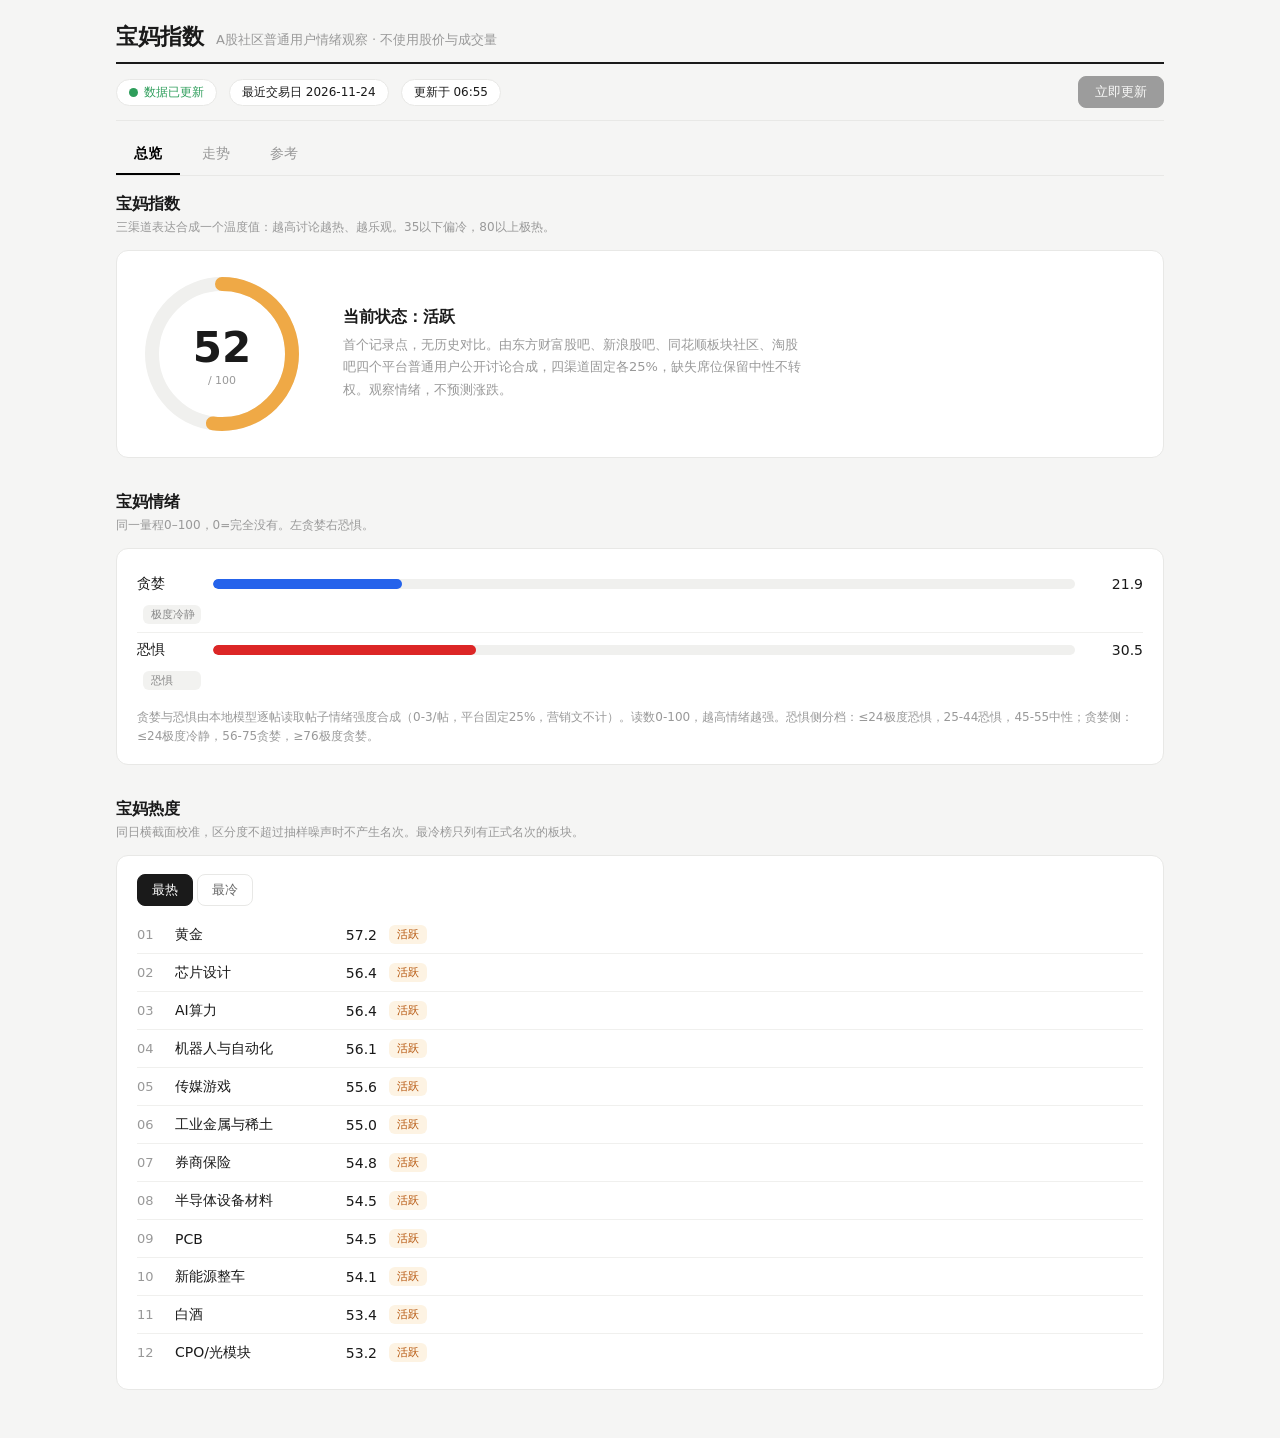
==== dashboard.html @ 48c8a821 "UI字体优化" ====
<!DOCTYPE html>
<html lang="zh-CN">
<head>
<meta charset="utf-8">
<meta name="viewport" content="width=device-width, initial-scale=1">
<title>宝妈指数</title>
<meta name="theme-color" content="#dc2626">
<meta name="apple-mobile-web-app-capable" content="yes">
<meta name="apple-mobile-web-app-status-bar-style" content="default">
<meta name="apple-mobile-web-app-title" content="宝妈指数">
<link rel="manifest" href="manifest.webmanifest">
<link rel="icon" href="icon-192.png" sizes="192x192">
<link rel="apple-touch-icon" href="icon-192.png">
<link rel="stylesheet" href="styles.css">
</head>
<body>
<div class="wrap">

  <header class="brand"><h1>宝妈指数</h1><small>A股社区普通用户情绪观察 · 不使用股价与成交量</small></header>

  <div class="statusbar">
    <span class="pill"><span class="lamp idle" id="lamp"></span><span class="statxt idle" id="statxt">等待首次更新</span></span>
    <span class="pill" id="daypill">最近交易日 --</span>
    <span class="pill" id="timepill">更新于 --:--</span>
    <div class="progress" id="progwrap"><i id="prog"></i></div>
    <div class="grow"></div>
    <button class="btn" id="btnupd">立即更新</button>
  </div>

  <div class="tabs">
    <button class="tab on" data-p="p-all">总览</button>
    <button class="tab" data-p="p-trend">走势</button>
    <button class="tab" data-p="p-ref">参考</button>
  </div>

  <div class="panel on" id="p-all">
    <h2>宝妈指数</h2>
    <p class="sub" id="gauge-sub">三渠道表达合成一个温度值：越高讨论越热、越乐观。35以下偏冷，80以上极热。</p>
    <div class="card hero">
      <svg width="170" height="170" viewBox="0 0 170 170" id="gauge-svg"></svg>
      <div>
        <div class="state" id="gauge-state">--</div>
        <div class="desc" id="gauge-desc"></div>
      </div>
    </div>

    <h2>宝妈情绪</h2>
    <p class="sub">同一量程0–100，0=完全没有。左贪婪右恐惧。</p>
    <div class="card">
      <div class="gfrow">
        <span class="gflabel">贪婪</span>
        <div class="bar gbar"><i id="gbar-i"></i></div>
        <span class="num" id="gval">--</span> <span class="tag" id="gval-tier" style="margin-left:6px"></span>
      </div>
      <div class="gfrow" style="border-top:1px solid #f0f0ee">
        <span class="gflabel">恐惧</span>
        <div class="bar fbar"><i id="fbar-i"></i></div>
        <span class="num" id="fval">--</span> <span class="tag" id="fval-tier" style="margin-left:6px"></span>
      </div>
      <div class="muted note" id="gf-note">贪婪=热度/方向/强度/追涨/新手/关注六项均值经Sigmoid放大（中心50、坡度4）：略高于中性的活跃市即显示60上下，80以上才是亢奋。恐惧=恐慌原始分。两者同量程0–100、0为基准。仅显示端合成，评分口径不变。</div>
    </div>

    <h2>宝妈热度</h2>
    <p class="sub">同日横截面校准，区分度不超过抽样噪声时不产生名次。最冷榜只列有正式名次的板块。</p>
    <div class="card">
      <div class="subtabs">
        <button class="subtab on" data-t="hot">最热</button>
        <button class="subtab" data-t="cold">最冷</button>
      </div>
      <div id="ranklist"></div>
    </div>
  </div>

  <div class="panel" id="p-trend">
    <h2>宝妈地图</h2>
    <p class="sub">横轴看多空方向，纵轴看板块综合热度；先做渠道内同日校准，再让四个渠道各占25%。</p>
    <div class="smap-summary" id="smap-summary"></div>
    <div class="smap-shell" id="smap"></div>
    <div class="muted note">圆点越大，最近三个交易日有效样本越多。纵轴以帖子数量和参与活跃为主；情绪方向与躁动度在点位旁小字显示。</div>
  </div>

  <div class="panel" id="p-ref">
    <h2>原帖抽样</h2>
    <p class="sub">营销号、认证号、重复文本已剔除；作者每日限3帖防刷屏刷分。此处仅抽样。</p>
    <div class="card" id="posts"></div>

    <h2>指数参考</h2>
    <p class="sub">原三口径拆解，仅备查。三者同质化高，日常看宝妈指数即可。</p>
    <div class="grid trio" id="trio"></div>

    <h2>宝妈曲线</h2>
    <p class="sub">历史综合温度走势，单日一点。</p>
    <div class="card">
      <svg class="chart" id="history-svg" viewBox="0 0 960 220" preserveAspectRatio="none"></svg>
      <div class="muted small" id="history-range"></div>
    </div>
  </div>

</div>
<script src="data.js"></script>
<script src="dashboard.js"></script>
<script>
if ("serviceWorker" in navigator) {
  window.addEventListener("load", function () {
    navigator.serviceWorker.register("sw.js").catch(function () {});
  });
}
</script>
</body>
</html>
---- styles.css ----
/* 宝妈指数 GUI — 表现层样式（评分/采集/聚合逻辑不在本文件） */
:root{--ink:#1a1a1a;--line:#e8e8e6;--mut:#999;--hot:#dc2626;--warm:#b45309;--ok:#2e9e5b;--blue:#2563eb}
*{box-sizing:border-box}
body{font-family:system-ui,-apple-system,"Segoe UI","Microsoft YaHei",sans-serif;background:#f5f5f4;margin:0;color:var(--ink)}
.wrap{max-width:1080px;margin:0 auto;padding:0 16px 48px}
header.brand{display:flex;align-items:baseline;gap:12px;padding:22px 0 10px;border-bottom:2px solid var(--ink)}
header.brand h1{font-size:22px;margin:0}
header.brand small{color:var(--mut);font-size:13px}
.statusbar{display:flex;align-items:center;gap:12px;padding:12px 0;border-bottom:1px solid var(--line);flex-wrap:wrap}
.pill{display:inline-flex;align-items:center;gap:6px;font-size:12px;padding:4px 12px;border:1px solid var(--line);border-radius:999px;background:#fff}
.lamp{width:9px;height:9px;border-radius:50%}
.lamp.ok{background:var(--ok)}.lamp.run{background:#d97706}.lamp.bad{background:var(--hot)}.lamp.idle{background:#bbb}
.statxt.ok{color:var(--ok)}.statxt.run{color:#b45309}.statxt.bad{color:var(--hot)}.statxt.idle{color:#999}
.progress{height:4px;border-radius:2px;background:#f0f0ee;overflow:hidden;width:180px;display:none}
.progress i{display:block;height:100%;width:0;background:#d97706;transition:width .15s linear}
.grow{flex:1}
.btn{font:inherit;font-size:13px;padding:6px 16px;border-radius:8px;border:1px solid var(--ink);background:var(--ink);color:#fff;cursor:pointer}
.btn:disabled{opacity:.4;cursor:default}
.tabs{display:flex;gap:4px;padding:14px 0 0;border-bottom:1px solid var(--line);position:sticky;top:0;background:#f5f5f4;z-index:10}
.tab{font:inherit;font-size:14px;padding:10px 18px;background:none;border:none;color:#999;cursor:pointer;border-bottom:2px solid transparent}
.tab.on{color:#000;font-weight:600;border-bottom-color:#000}
.panel{display:none;padding-top:4px}
.panel.on{display:block}
.panel h2{margin:34px 0 4px;font-size:16px}
.panel h2:first-child{margin-top:14px}
.panel .card{margin-top:2px}
.sub{font-size:12px;color:var(--mut);margin:0 0 14px}
.card{border:1px solid var(--line);border-radius:12px;padding:18px 20px;background:#fff}
.muted{color:var(--mut)}
.note{font-size:12px;margin-top:10px;line-height:1.6}
.small{font-size:12px;margin-top:8px}
.hero{display:flex;gap:36px;align-items:center;flex-wrap:wrap}
.hero .state{font-size:16px;font-weight:600}
.hero .desc{font-size:13px;color:var(--mut);line-height:1.7;max-width:460px;margin-top:6px}
.gfrow{display:grid;grid-template-columns:64px 1fr 56px;gap:12px;align-items:center;padding:8px 0}
.gflabel{font-size:14px}
.bar{height:10px;border-radius:5px;background:#f0f0ee;overflow:hidden}
.bar i{display:block;height:100%;border-radius:5px;width:0;transition:width .4s ease}
.gbar i{background:var(--blue)}
.fbar i{background:var(--hot)}
.num{width:56px;text-align:right;font-size:14px}
.subtabs{display:flex;gap:4px;margin-bottom:10px}
.subtab{font:inherit;font-size:13px;padding:6px 14px;border-radius:8px;border:1px solid var(--line);background:#fff;color:#666;cursor:pointer}
.subtab.on{background:var(--ink);color:#fff;border-color:var(--ink)}
.row{display:flex;align-items:center;gap:12px;padding:9px 0;border-bottom:1px solid #f0f0ee}
.row:last-child{border:none}
.rank{width:26px;font-size:13px;color:var(--mut)}
.name{width:130px;font-size:14px;white-space:nowrap;overflow:hidden;text-overflow:ellipsis}
.num2{width:48px;text-align:right;font-size:14px}
.tag{font-size:11px;padding:2px 8px;border-radius:6px;white-space:nowrap}
.tag.hot{color:var(--hot);background:#fdecec}.tag.warm{color:var(--warm);background:#fdf3e3}.tag.cold{color:#888;background:#f2f2f0}
.smap-summary{display:grid;grid-template-columns:repeat(4,1fr);gap:10px;margin-bottom:14px}
.qcard{padding:12px 14px;border:1px solid var(--line);border-radius:12px;background:#fff;box-shadow:inset 3px 0 0 #bbb}
.qcard.is-hot-bull{box-shadow:inset 3px 0 0 #de684e}
.qcard.is-hot-bear{box-shadow:inset 3px 0 0 #efa946}
.qcard.is-cool-bull{box-shadow:inset 3px 0 0 #2d9278}
.qcard.is-cool-bear{box-shadow:inset 3px 0 0 #78918a}
.qcard span{display:block;color:var(--mut);font-size:12px}
.qcard strong{display:block;margin:4px 0 2px;font-size:24px}
.qcard small{color:var(--mut);font-size:11px}
.smap-shell{position:relative;height:520px;border:1px solid var(--line);border-radius:16px;overflow:hidden;background:#fff}
.smap-quad{position:absolute;width:50%}
.smap-quad span{position:absolute;font-size:15px;font-weight:700;color:rgba(0,0,0,.16)}
.smap-quad.is-hot-bear{left:0;top:0;background:rgba(239,169,70,.05)}
.smap-quad.is-hot-bull{right:0;top:0;background:rgba(222,104,78,.05)}
.smap-quad.is-cool-bear{left:0;background:rgba(120,145,138,.05)}
.smap-quad.is-cool-bull{right:0;background:rgba(45,146,120,.05)}
.smap-quad.is-hot-bear span{left:14px;top:12px}
.smap-quad.is-hot-bull span{right:14px;top:12px}
.smap-quad.is-cool-bear span{left:14px;bottom:12px}
.smap-quad.is-cool-bull span{right:14px;bottom:12px}
.smap-axis{position:absolute;font-size:11px;color:#aaa}
.smap-axis.is-x{left:0;right:0;border-top:1px dashed #ddd;display:flex;justify-content:space-between;padding:4px 10px}
.smap-axis.is-y{top:0;bottom:0;left:50%;border-left:1px dashed #ddd}
.smap-axis.is-y span{position:absolute;left:6px}
.smap-axis.is-y .is-high{top:6px}
.smap-axis.is-y .is-low{bottom:6px}
.smap-axis.is-y strong{position:absolute;left:6px;font-weight:600;color:#888}
.smap-point{position:absolute;transform:translate(-50%,-50%);background:none;border:none;cursor:pointer;text-align:center;font:inherit;padding:0}
.smap-point i{display:block;width:var(--pt,20px);height:var(--pt,20px);border-radius:50%;background:var(--pc,#efa946);margin:0 auto;border:2px solid #fff;box-shadow:0 1px 3px rgba(0,0,0,.25)}
.smap-point strong{position:absolute;top:50%;transform:translateY(-50%);font-size:11px;font-weight:600;color:#1a1a1a;white-space:nowrap;text-shadow:0 0 3px #fff,0 0 3px #fff,0 0 3px #fff}
.post{padding:12px 0;border-bottom:1px solid #f0f0ee;display:grid;grid-template-columns:86px 1fr;gap:12px}
.post:last-child{border:none}
.ptext{font-size:14px;line-height:1.6}
.pmeta{font-size:12px;color:var(--mut);margin-top:5px;display:flex;gap:8px;flex-wrap:wrap}
.sent.pos{color:var(--ok);background:#eafaf0}.sent.neg{color:var(--hot);background:#fdecec}.sent.mid{color:#666;background:#f2f2f0}
.grid{display:grid;gap:12px}
.trio{grid-template-columns:repeat(3,1fr)}
.tcard{text-align:center}
.tcard .tlabel{font-size:12px;color:#999}
.tcard .tval{font-size:30px;font-weight:600;margin-top:4px}
.tcard .tcap{font-size:11px;color:#999;margin-top:8px;line-height:1.6}
.chart{width:100%;height:auto;display:block}
/* ===== 手机适配（追加层，桌面断点以上零变化） ===== */
@media(max-width:760px){
.wrap{padding:0 10px 32px}
header.brand h1{font-size:19px}
header.brand small{font-size:11px}
.statusbar{gap:8px;padding:10px 0}
.pill{font-size:11px;padding:3px 10px}
.progress{width:100%;flex-basis:100%;order:9;height:5px}
.btn{padding:8px 18px;font-size:14px}
.tabs{gap:2px}
.tab{flex:1;text-align:center;padding:12px 6px;font-size:15px}
.panel h2{font-size:15px;margin:26px 0 4px}
.card{padding:14px 14px;border-radius:10px}
.hero{gap:16px;justify-content:center;text-align:center}
.hero .desc{max-width:none}
.hero svg{width:150px;height:150px}
.gfrow{grid-template-columns:48px 1fr 44px;gap:8px}
.gflabel{font-size:13px}
.num{font-size:13px;width:44px}
.subtab{padding:8px 16px;font-size:14px}
.row{gap:8px;padding:10px 0}
.rank{width:22px;font-size:12px}
.name{width:84px;font-size:13px}
.num2{width:40px;font-size:13px}
.tag{font-size:10px}
.smap-summary{grid-template-columns:repeat(2,1fr);gap:8px}
.qcard{padding:10px 12px}
.qcard strong{font-size:20px}
.smap-shell{height:64vh;min-height:380px;border-radius:12px}
.smap-quad span{font-size:12px}
.smap-point strong{font-size:10px}
.post{grid-template-columns:1fr;gap:4px}
.trio{grid-template-columns:1fr}
.tcard .tval{font-size:26px}
.note{font-size:11px}
}
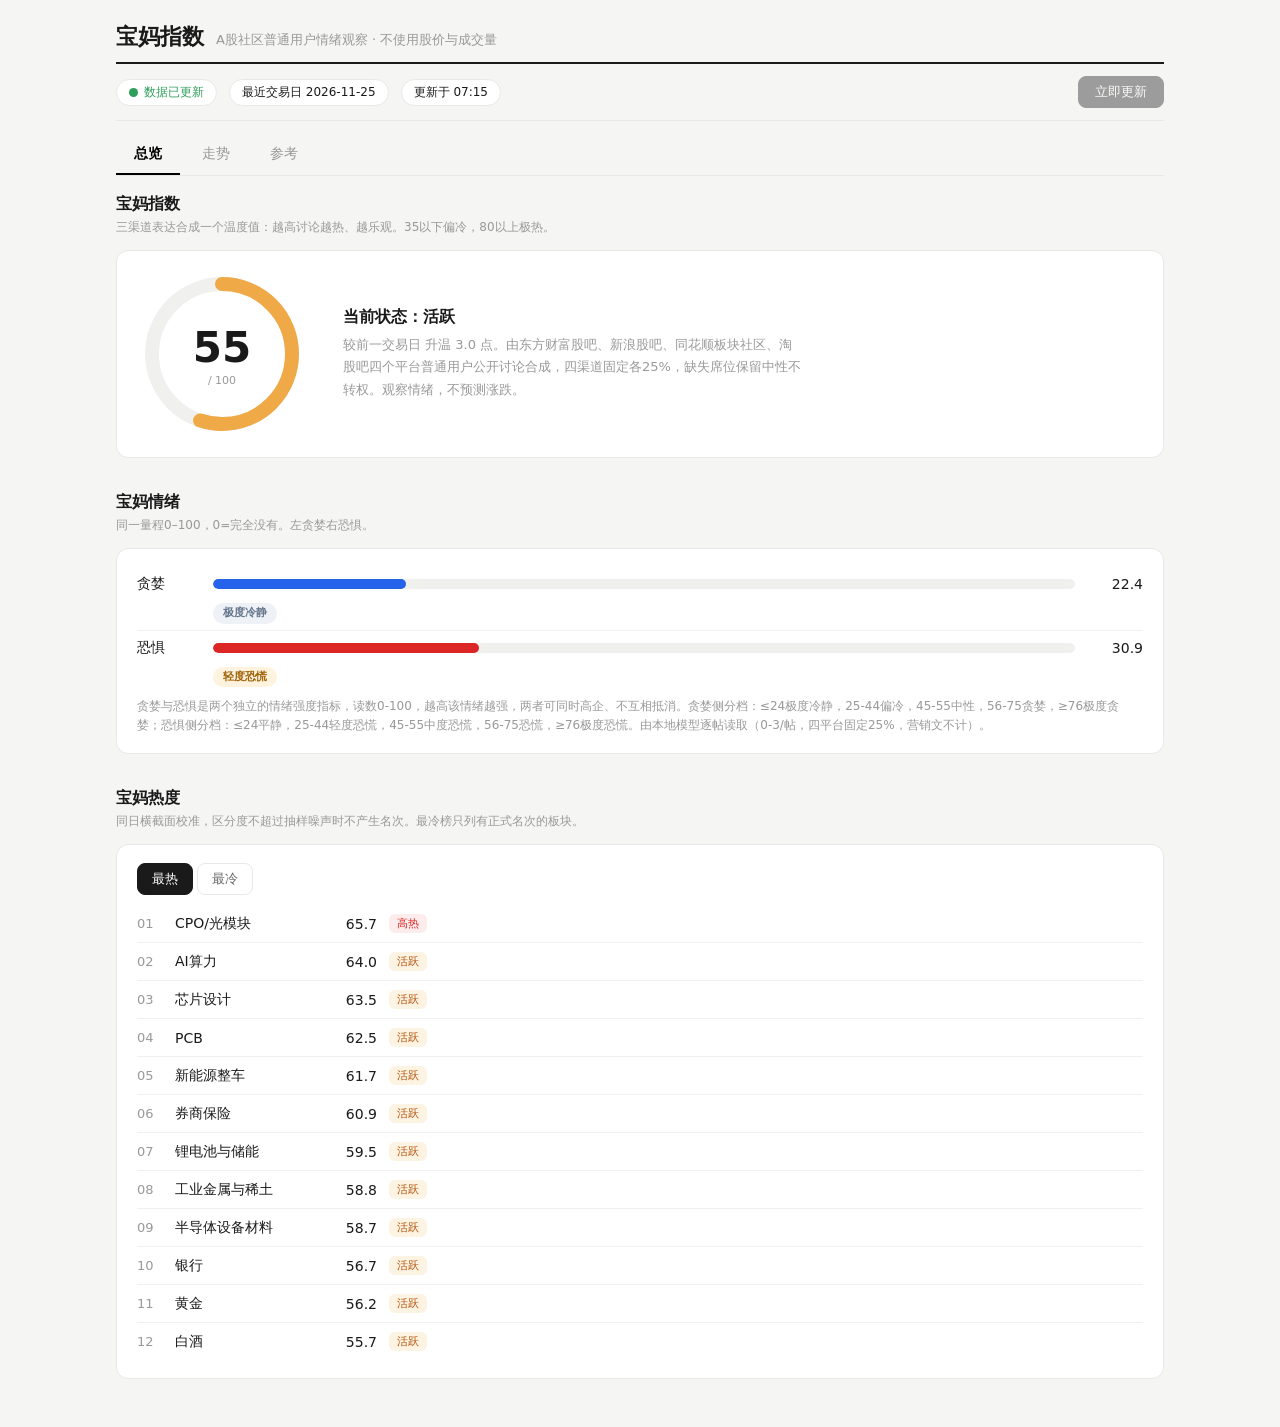
==== commit c612e83b: "修复UIbug" ====
--- a/dashboard.html
+++ b/dashboard.html
@@ -50,13 +50,15 @@
       <div class="gfrow">
         <span class="gflabel">贪婪</span>
         <div class="bar gbar"><i id="gbar-i"></i></div>
-        <span class="num" id="gval">--</span> <span class="tag" id="gval-tier" style="margin-left:6px"></span>
+        <span class="num" id="gval">--</span>
       </div>
+      <div class="gfchiprow"><span class="gfchip" id="gval-tier"></span></div>
       <div class="gfrow" style="border-top:1px solid #f0f0ee">
         <span class="gflabel">恐惧</span>
         <div class="bar fbar"><i id="fbar-i"></i></div>
-        <span class="num" id="fval">--</span> <span class="tag" id="fval-tier" style="margin-left:6px"></span>
+        <span class="num" id="fval">--</span>
       </div>
+      <div class="gfchiprow"><span class="gfchip" id="fval-tier"></span></div>
       <div class="muted note" id="gf-note">贪婪=热度/方向/强度/追涨/新手/关注六项均值经Sigmoid放大（中心50、坡度4）：略高于中性的活跃市即显示60上下，80以上才是亢奋。恐惧=恐慌原始分。两者同量程0–100、0为基准。仅显示端合成，评分口径不变。</div>
     </div>
 
@@ -84,7 +86,10 @@
     <p class="sub">营销号、认证号、重复文本已剔除；作者每日限3帖防刷屏刷分。此处仅抽样。</p>
     <div class="card" id="posts"></div>
 
-    <h2>指数参考</h2>
+    <h2>羊驼抽检</h2>
+  <div class="muted note">每轮从羊驼已打分帖子中确定性抽取 24 条（强方向8、强情绪8、营销文4、平静帖4），供人工核对模型读向与情绪质量。标题来自公开论坛帖子。</div>
+  <div class="card" id="llmaudit" style="padding:6px 12px"></div>
+  <h2>指数参考</h2>
     <p class="sub">原三口径拆解，仅备查。三者同质化高，日常看宝妈指数即可。</p>
     <div class="grid trio" id="trio"></div>
 
--- a/styles.css
+++ b/styles.css
@@ -34,6 +34,8 @@
 .hero .desc{font-size:13px;color:var(--mut);line-height:1.7;max-width:460px;margin-top:6px}
 .gfrow{display:grid;grid-template-columns:64px 1fr 56px;gap:12px;align-items:center;padding:8px 0}
 .gflabel{font-size:14px}
+.gfchiprow{margin:0 0 6px 76px}
+.gfchip{display:inline-block;font-size:11px;font-weight:600;padding:2px 10px;border-radius:999px;white-space:nowrap;line-height:1.5}
 .bar{height:10px;border-radius:5px;background:#f0f0ee;overflow:hidden}
 .bar i{display:block;height:100%;border-radius:5px;width:0;transition:width .4s ease}
 .gbar i{background:var(--blue)}
@@ -108,6 +110,7 @@
 .hero .desc{max-width:none}
 .hero svg{width:150px;height:150px}
 .gfrow{grid-template-columns:48px 1fr 44px;gap:8px}
+.gfchiprow{margin-left:56px}
 .gflabel{font-size:13px}
 .num{font-size:13px;width:44px}
 .subtab{padding:8px 16px;font-size:14px}
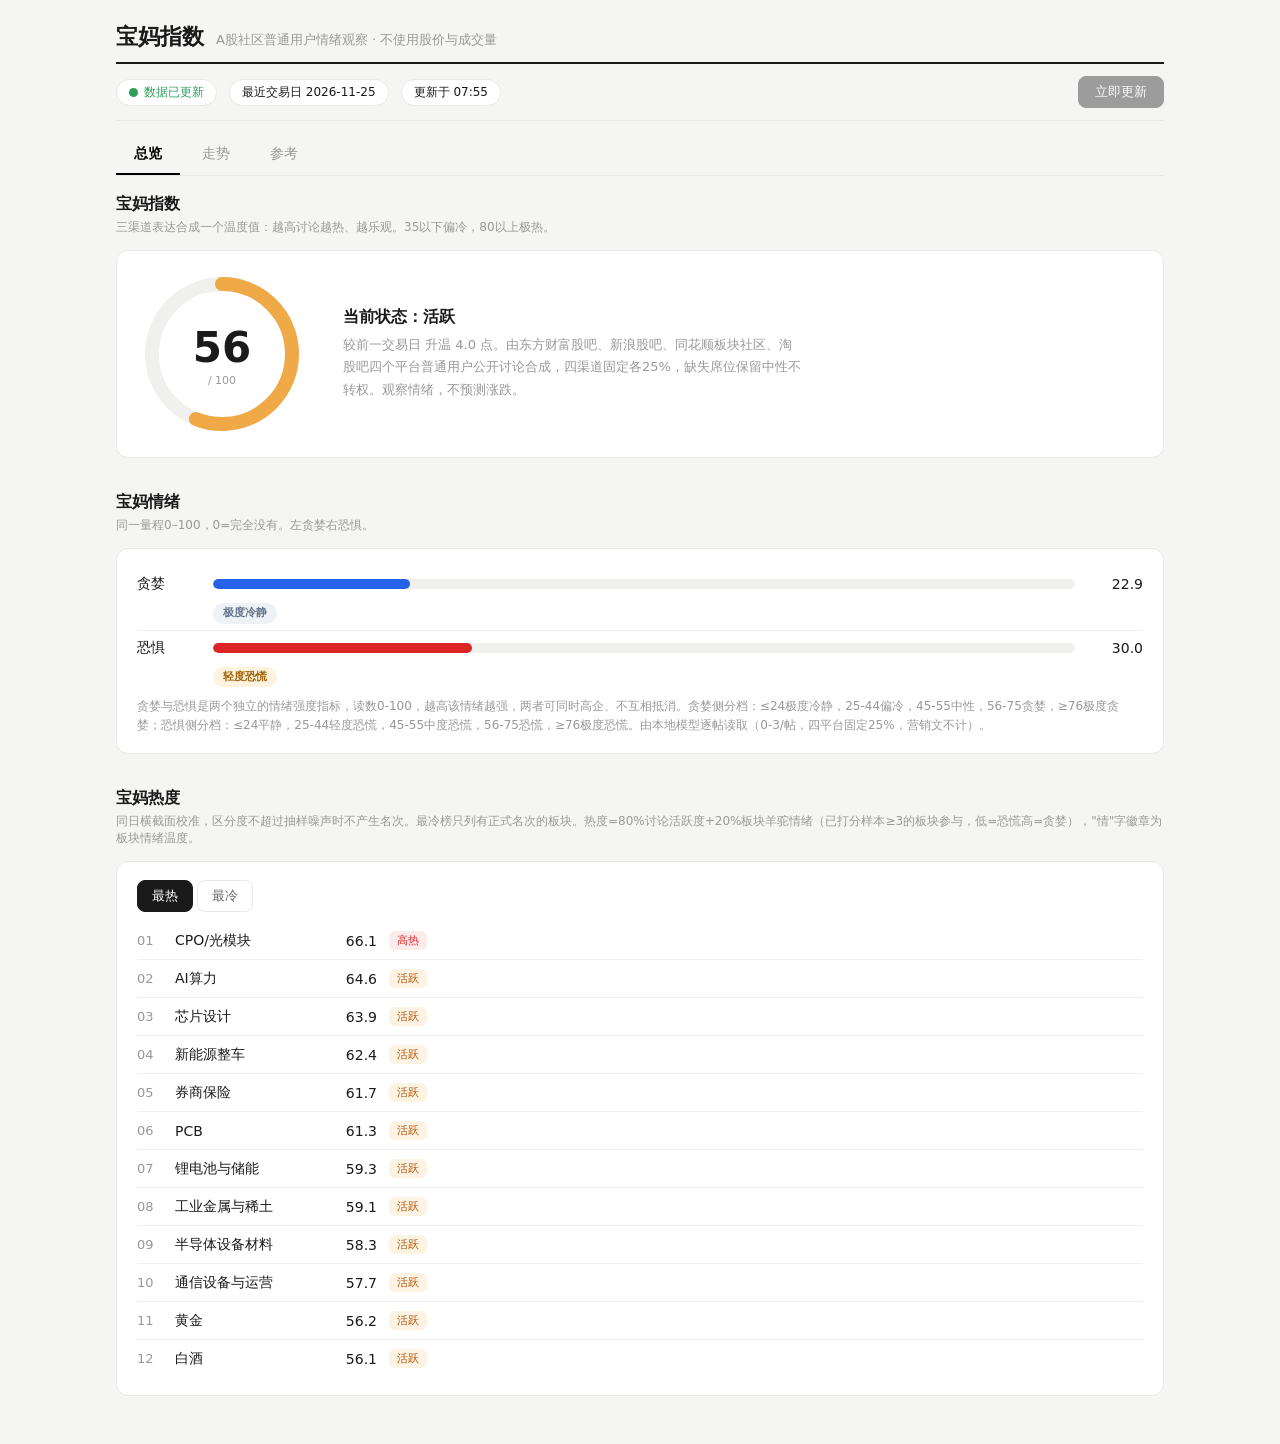
==== commit 68cb03af: "羊驼情绪注入 功能：羊驼情绪以20%权重注入板块热度榜（2026-11-25）" ====
--- a/dashboard.html
+++ b/dashboard.html
@@ -63,7 +63,7 @@
     </div>
 
     <h2>宝妈热度</h2>
-    <p class="sub">同日横截面校准，区分度不超过抽样噪声时不产生名次。最冷榜只列有正式名次的板块。</p>
+    <p class="sub">同日横截面校准，区分度不超过抽样噪声时不产生名次。最冷榜只列有正式名次的板块。热度=80%讨论活跃度+20%板块羊驼情绪（已打分样本≥3的板块参与，低=恐慌高=贪婪），"情"字徽章为板块情绪温度。</p>
     <div class="card">
       <div class="subtabs">
         <button class="subtab on" data-t="hot">最热</button>
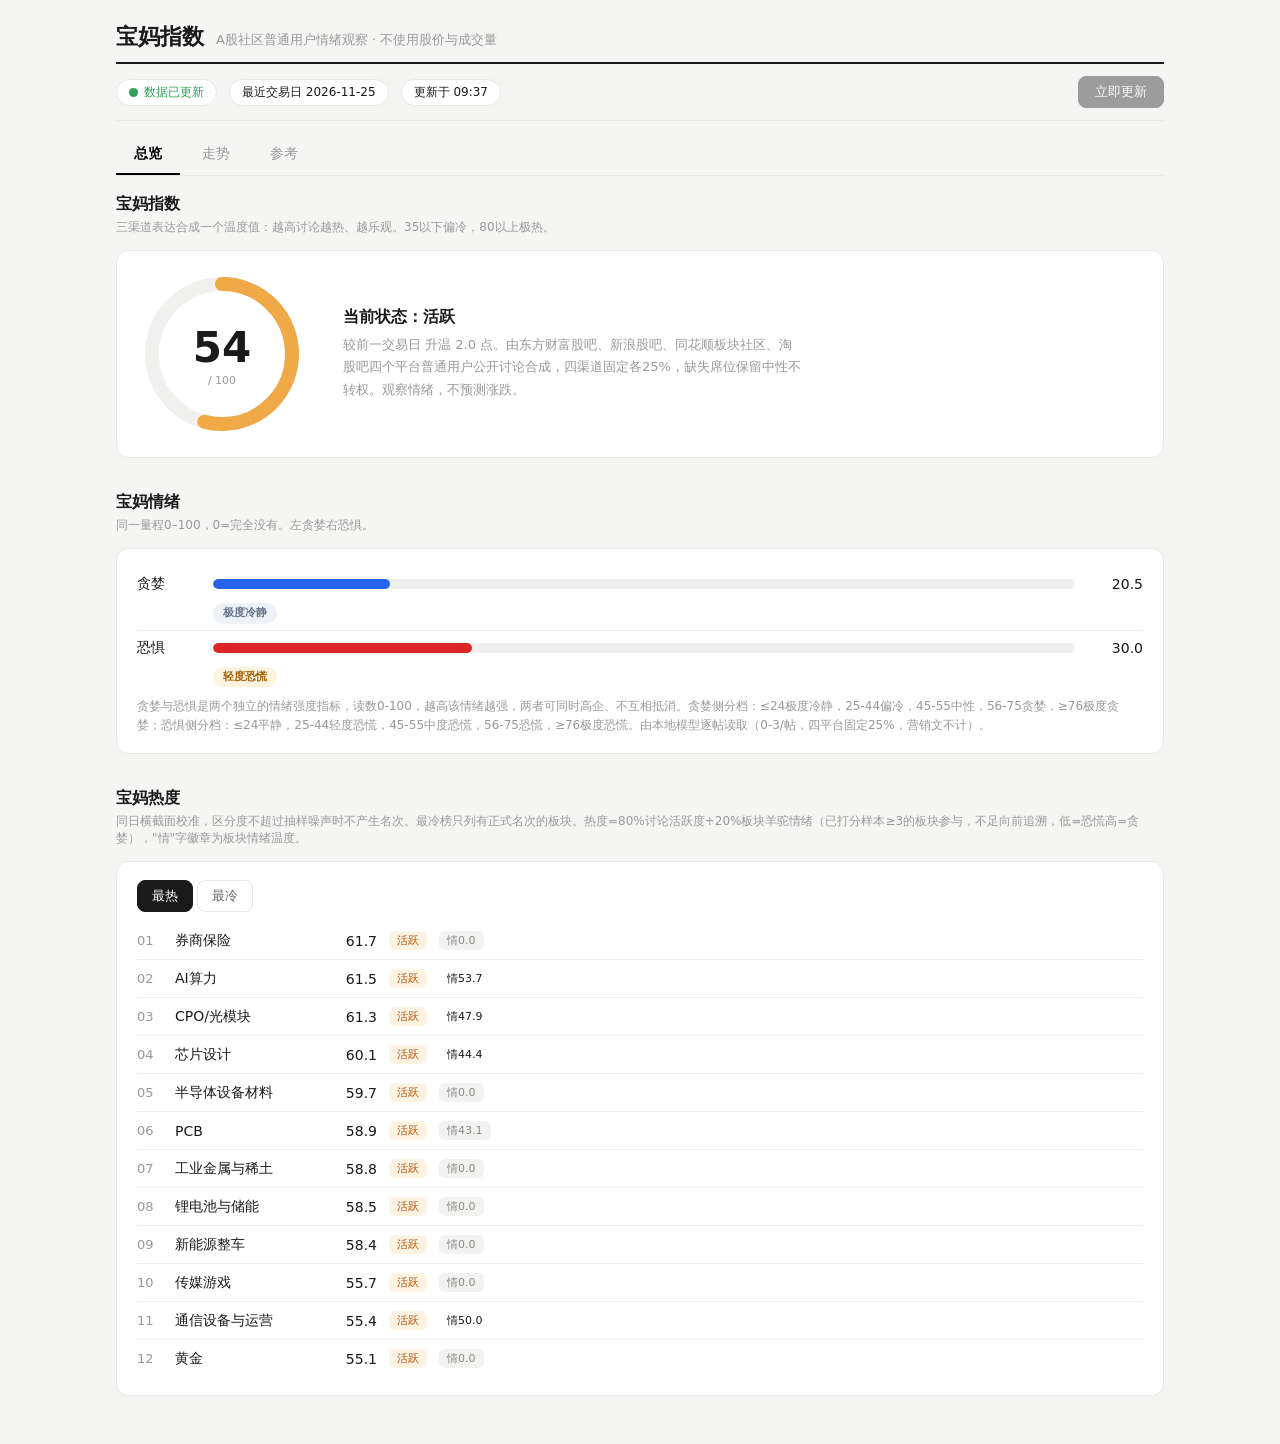
==== commit 5168ff91: "兜底" ====
--- a/dashboard.html
+++ b/dashboard.html
@@ -63,7 +63,7 @@
     </div>
 
     <h2>宝妈热度</h2>
-    <p class="sub">同日横截面校准，区分度不超过抽样噪声时不产生名次。最冷榜只列有正式名次的板块。热度=80%讨论活跃度+20%板块羊驼情绪（已打分样本≥3的板块参与，低=恐慌高=贪婪），"情"字徽章为板块情绪温度。</p>
+    <p class="sub">同日横截面校准，区分度不超过抽样噪声时不产生名次。最冷榜只列有正式名次的板块。热度=80%讨论活跃度+20%板块羊驼情绪（已打分样本≥3的板块参与，不足向前追溯，低=恐慌高=贪婪），"情"字徽章为板块情绪温度。</p>
     <div class="card">
       <div class="subtabs">
         <button class="subtab on" data-t="hot">最热</button>
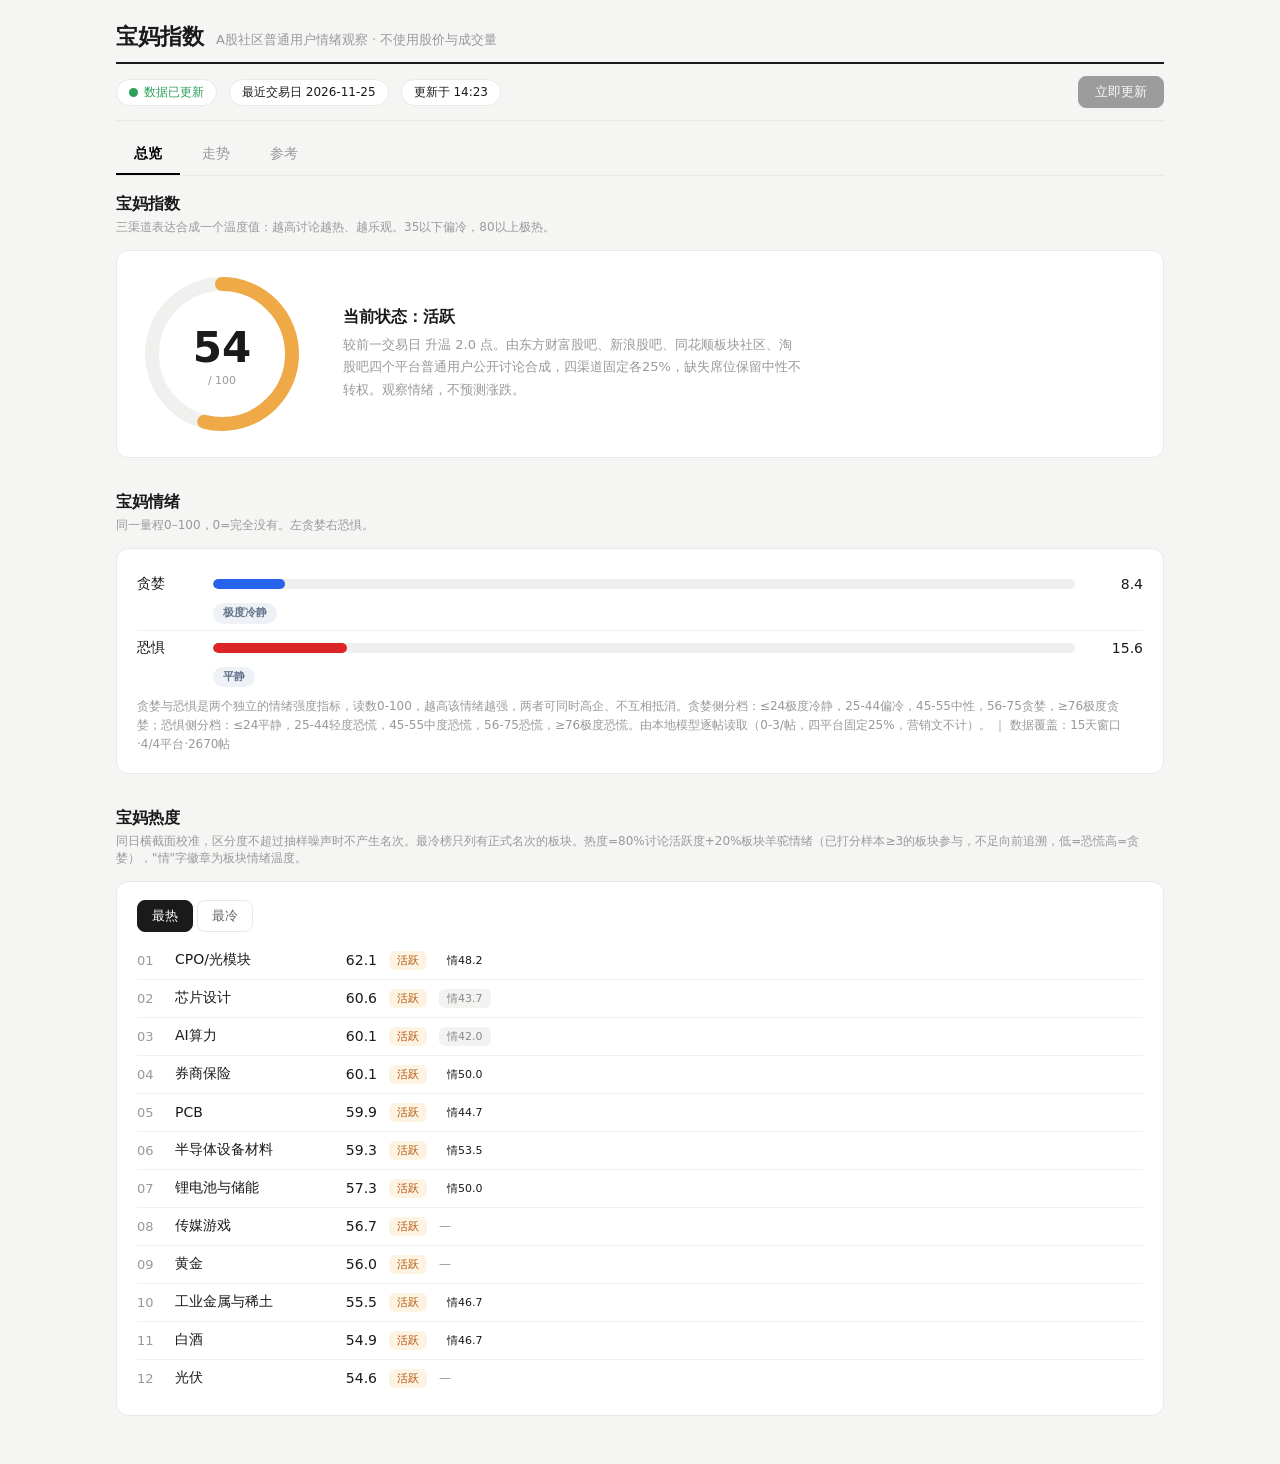
==== commit b3e05b94: "双指针 1" ====
--- a/dashboard.html
+++ b/dashboard.html
@@ -52,13 +52,13 @@
         <div class="bar gbar"><i id="gbar-i"></i></div>
         <span class="num" id="gval">--</span>
       </div>
-      <div class="gfchiprow"><span class="gfchip" id="gval-tier"></span></div>
+      <div class="gfchiprow"><span class="gfchip" id="gval-tier"></span><span class="gfchip" id="gval-pct" style="display:none;margin-left:6px"></span></div>
       <div class="gfrow" style="border-top:1px solid #f0f0ee">
         <span class="gflabel">恐惧</span>
         <div class="bar fbar"><i id="fbar-i"></i></div>
         <span class="num" id="fval">--</span>
       </div>
-      <div class="gfchiprow"><span class="gfchip" id="fval-tier"></span></div>
+      <div class="gfchiprow"><span class="gfchip" id="fval-tier"></span><span class="gfchip" id="fval-pct" style="display:none;margin-left:6px"></span></div>
       <div class="muted note" id="gf-note">贪婪=热度/方向/强度/追涨/新手/关注六项均值经Sigmoid放大（中心50、坡度4）：略高于中性的活跃市即显示60上下，80以上才是亢奋。恐惧=恐慌原始分。两者同量程0–100、0为基准。仅显示端合成，评分口径不变。</div>
     </div>
 
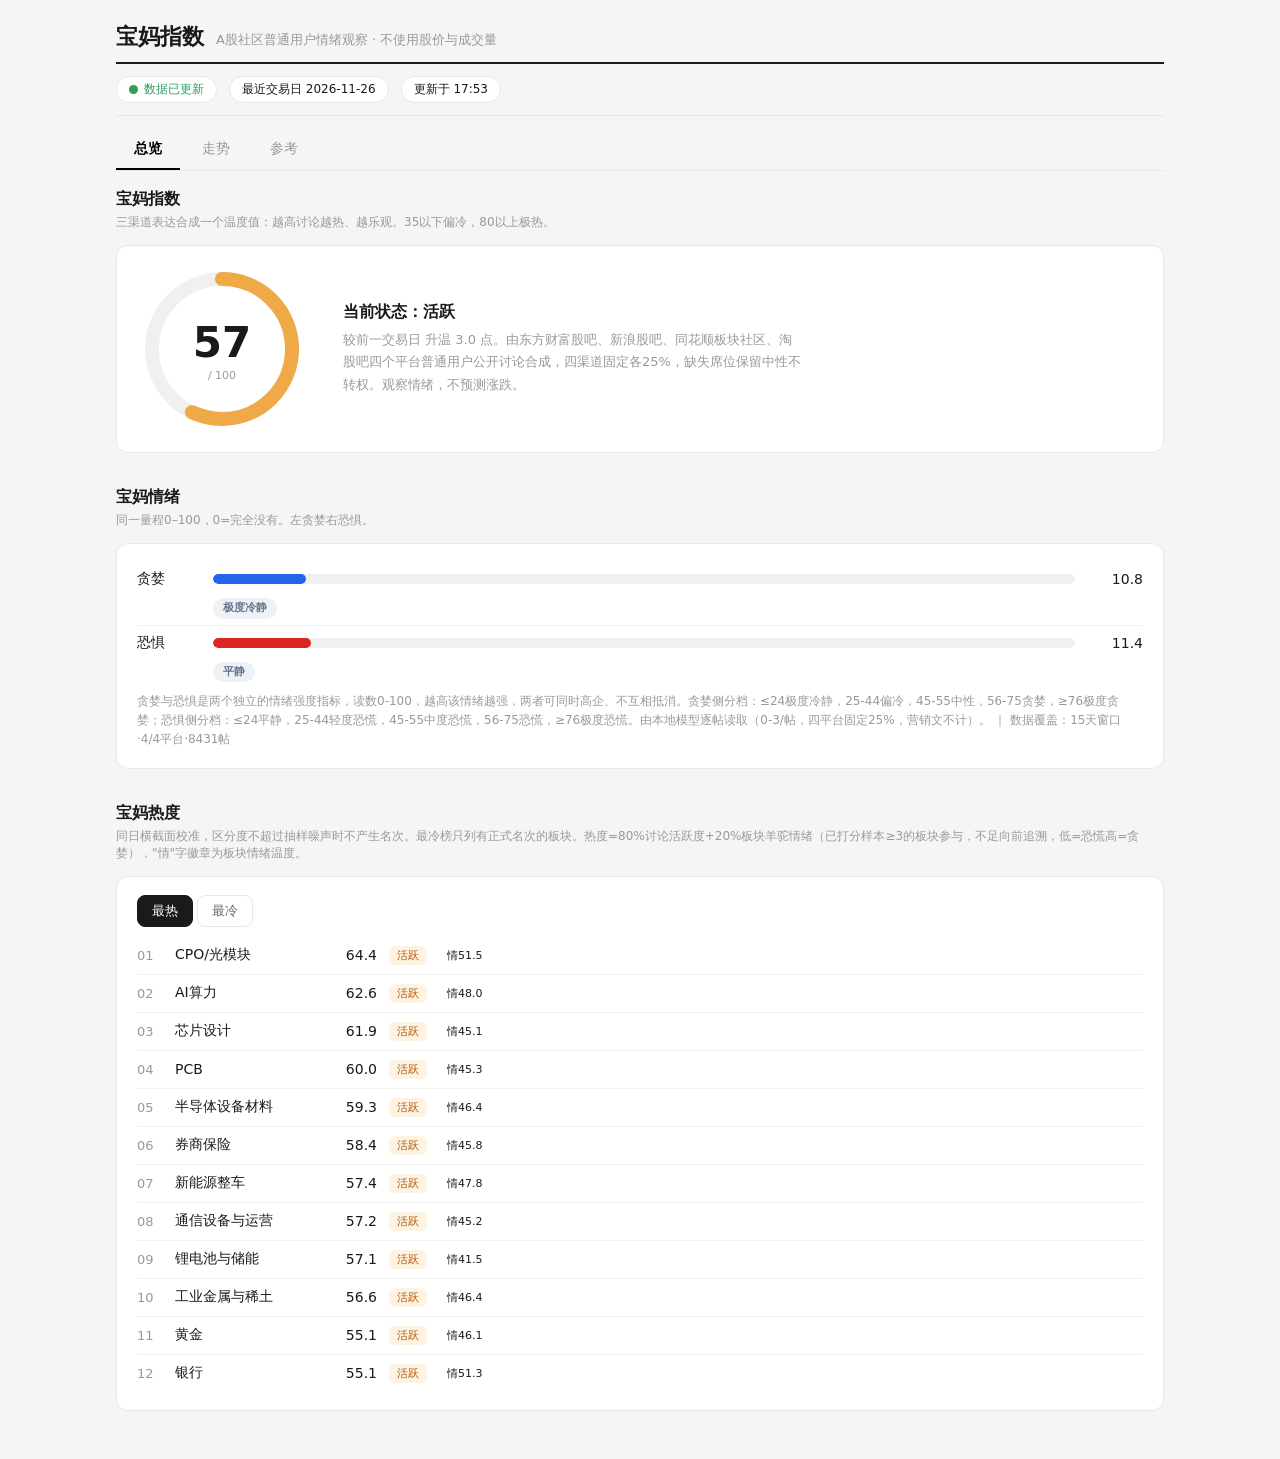
==== commit aab5a04e: "清理无效入口" ====
--- a/dashboard.html
+++ b/dashboard.html
@@ -22,9 +22,6 @@
     <span class="pill"><span class="lamp idle" id="lamp"></span><span class="statxt idle" id="statxt">等待首次更新</span></span>
     <span class="pill" id="daypill">最近交易日 --</span>
     <span class="pill" id="timepill">更新于 --:--</span>
-    <div class="progress" id="progwrap"><i id="prog"></i></div>
-    <div class="grow"></div>
-    <button class="btn" id="btnupd">立即更新</button>
   </div>
 
   <div class="tabs">
@@ -82,10 +79,6 @@
   </div>
 
   <div class="panel" id="p-ref">
-    <h2>原帖抽样</h2>
-    <p class="sub">营销号、认证号、重复文本已剔除；作者每日限3帖防刷屏刷分。此处仅抽样。</p>
-    <div class="card" id="posts"></div>
-
     <h2>羊驼抽检</h2>
   <div class="muted note">每轮从羊驼已打分帖子中确定性抽取 24 条（强方向8、强情绪8、营销文4、平静帖4），供人工核对模型读向与情绪质量。标题来自公开论坛帖子。</div>
   <div class="card" id="llmaudit" style="padding:6px 12px"></div>
--- a/styles.css
+++ b/styles.css
@@ -11,11 +11,7 @@
 .lamp{width:9px;height:9px;border-radius:50%}
 .lamp.ok{background:var(--ok)}.lamp.run{background:#d97706}.lamp.bad{background:var(--hot)}.lamp.idle{background:#bbb}
 .statxt.ok{color:var(--ok)}.statxt.run{color:#b45309}.statxt.bad{color:var(--hot)}.statxt.idle{color:#999}
-.progress{height:4px;border-radius:2px;background:#f0f0ee;overflow:hidden;width:180px;display:none}
-.progress i{display:block;height:100%;width:0;background:#d97706;transition:width .15s linear}
 .grow{flex:1}
-.btn{font:inherit;font-size:13px;padding:6px 16px;border-radius:8px;border:1px solid var(--ink);background:var(--ink);color:#fff;cursor:pointer}
-.btn:disabled{opacity:.4;cursor:default}
 .tabs{display:flex;gap:4px;padding:14px 0 0;border-bottom:1px solid var(--line);position:sticky;top:0;background:#f5f5f4;z-index:10}
 .tab{font:inherit;font-size:14px;padding:10px 18px;background:none;border:none;color:#999;cursor:pointer;border-bottom:2px solid transparent}
 .tab.on{color:#000;font-weight:600;border-bottom-color:#000}
@@ -100,8 +96,6 @@
 header.brand small{font-size:11px}
 .statusbar{gap:8px;padding:10px 0}
 .pill{font-size:11px;padding:3px 10px}
-.progress{width:100%;flex-basis:100%;order:9;height:5px}
-.btn{padding:8px 18px;font-size:14px}
 .tabs{gap:2px}
 .tab{flex:1;text-align:center;padding:12px 6px;font-size:15px}
 .panel h2{font-size:15px;margin:26px 0 4px}
